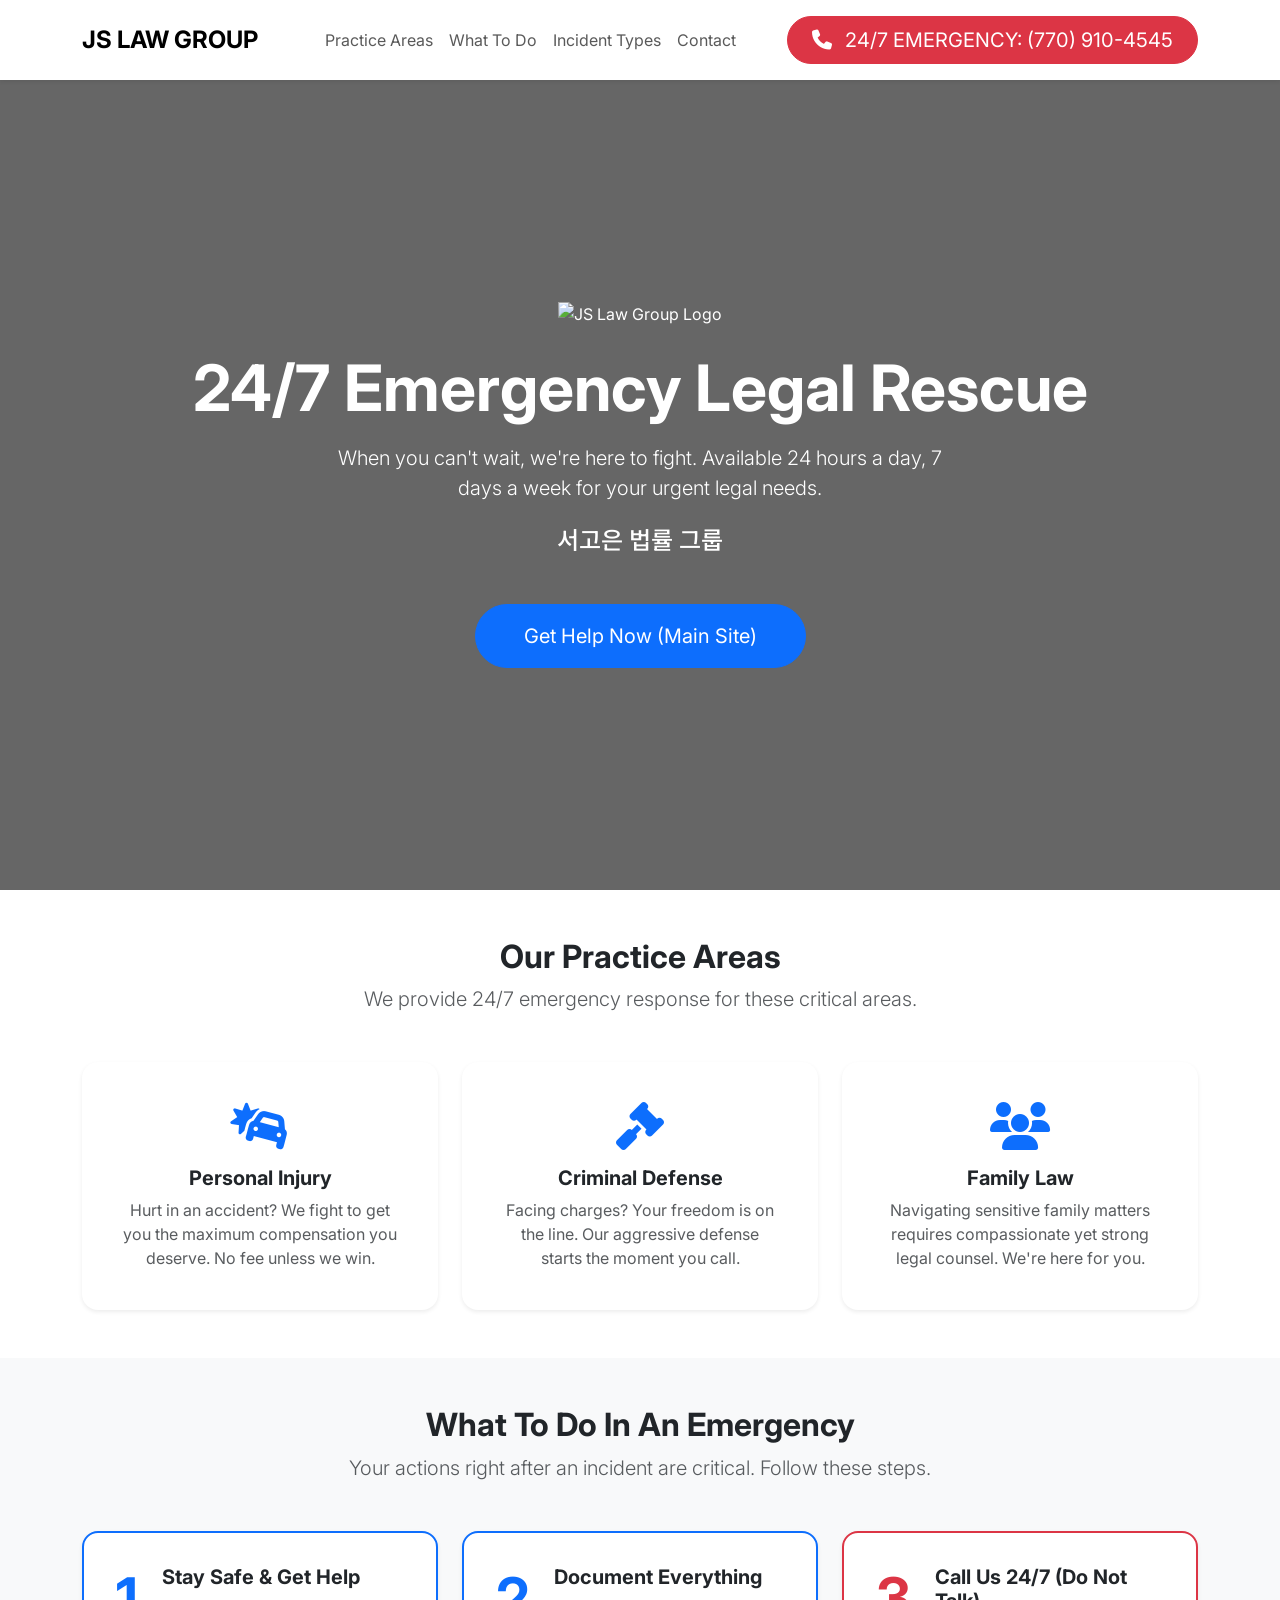
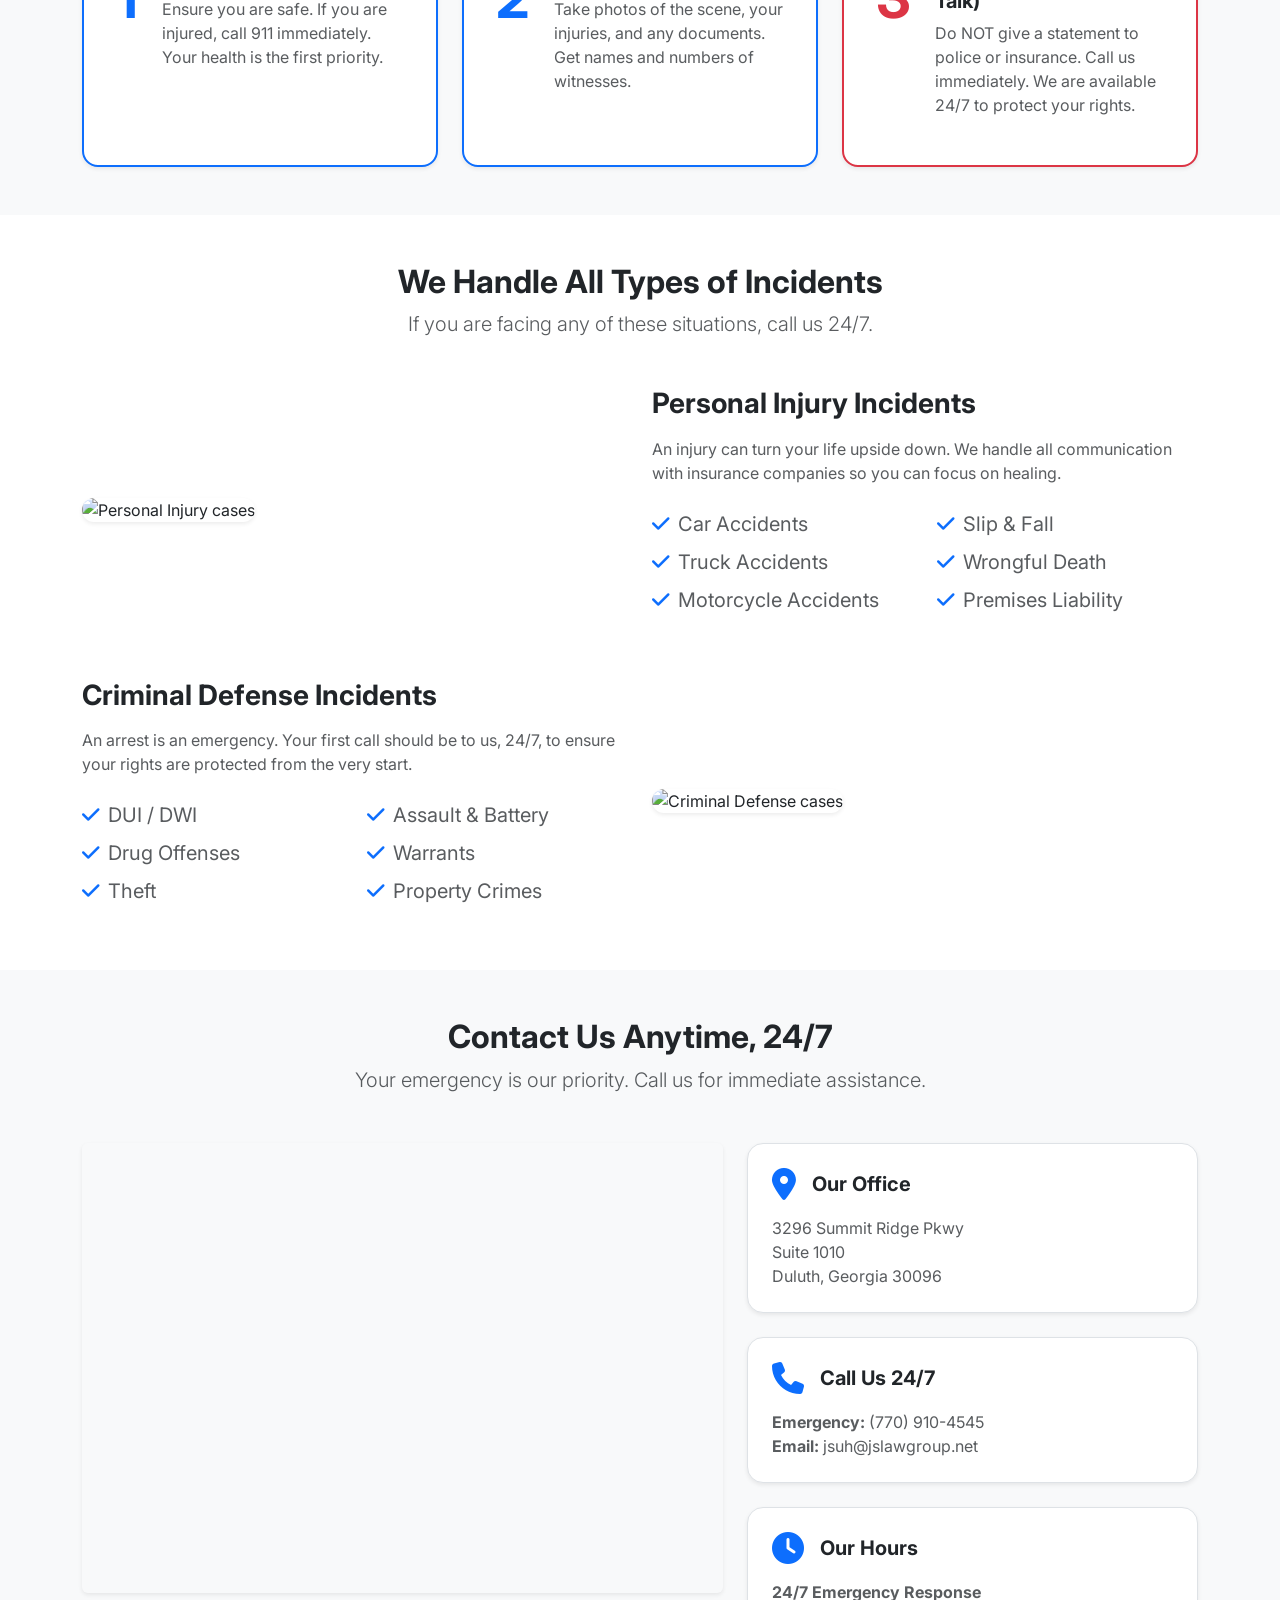
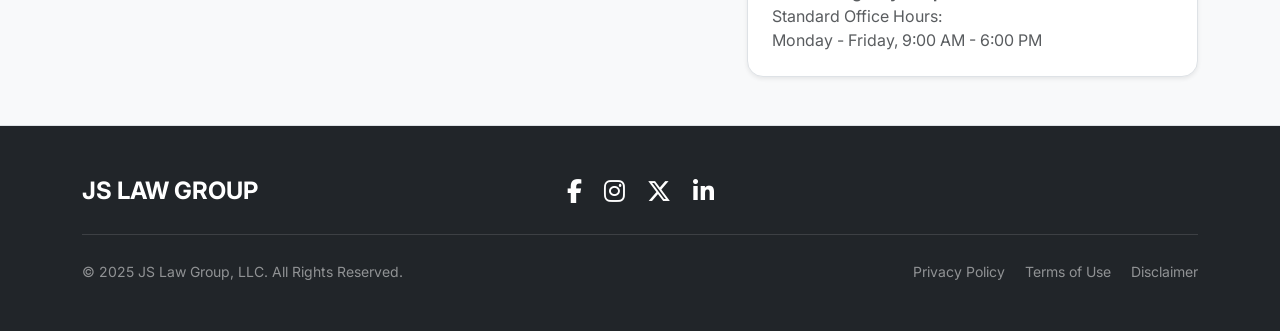
==== docs/sample_24_7/index.html @ 1608e9c8 "Normal Execution commit: 2025-11-12_10-49-21 updated by Jaehoon" ====
<!DOCTYPE html>
<html lang="en">
<head>
  <meta charset="UTF-8">
  <meta name="viewport" content="width=device-width, initial-scale=1.0">
  <title>JS Law Group - 24/7 Emergency Legal Help (서조은 법률 그룹)</title>

  <!-- Bootstrap 5 CSS -->
  <link href="https://cdn.jsdelivr.net/npm/bootstrap@5.3.3/dist/css/bootstrap.min.css" rel="stylesheet" xintegrity="sha384-QWTKZyjpPEjISv5WaRU9OFeRpok6YctnYmDr5pNlyT2bRjXh0JMhjY6hW+ALEwIH" crossorigin="anonymous">
  
  <!-- Font Awesome 6 CSS -->
  <link rel="stylesheet" href="https://cdnjs.cloudflare.com/ajax/libs/font-awesome/6.5.2/css/all.min.css" xintegrity="sha512-SnH5WK+bZxgPHs44uWIX+LLJAJ9/2PkPKZ5QiAj6Ta86w+fsb2TkcmfRyVX3pBnMFcV7oQPJkl9QevSCWr3W6A==" crossorigin="anonymous" referrerpolicy="no-referrer" />

  <!-- Google Fonts -->
  <link rel="preconnect" href="https://fonts.googleapis.com">
  <link rel="preconnect" href="https://fonts.gstatic.com" crossorigin>
  <link href="https://fonts.googleapis.com/css2?family=Inter:wght@400;500;700&display=swap" rel="stylesheet">
  <link href="https://fonts.googleapis.com/css2?family=Noto+Sans+KR:wght@400;500;700&display=swap" rel="stylesheet">

  <!-- Internal Stylesheet -->
  <style>
    /* Global Styles */
    body {
      font-family: 'Inter', 'Noto Sans KR', sans-serif;
      /* Smooth scrolling for anchor links */
      scroll-behavior: smooth;
      /* Add padding-top to body to offset the fixed navbar */
      padding-top: 80px; 
    }

    /* Hero Section Styles */
    .hero-section {
      position: relative;
      height: 90vh;
      min-height: 700px;
      overflow: hidden;
      display: flex;
      align-items: center;
      justify-content: center;
      text-align: center;
      color: #fff;
    }

    .hero-video-background {
      position: absolute;
      top: 50%;
      left: 50%;
      min-width: 100%;
      min-height: 100%;
      width: auto;
      height: auto;
      transform: translateX(-50%) translateY(-50%);
      z-index: 0;
      object-fit: cover;
    }

    .hero-overlay {
      position: absolute;
      top: 0;
      left: 0;
      width: 100%;
      height: 100%;
      /* Dark overlay for text readability */
      background-color: rgba(0, 0, 0, 0.6);
      z-index: 1;
    }

    .hero-content {
      position: relative;
      z-index: 2;
      padding: 2rem;
    }

    .hero-logo {
      width: 150px;
      height: auto;
      margin-bottom: 1.5rem;
    }

    /* Feature Icon Style */
    .feature-icon {
      font-size: 3rem;
      color: var(--bs-primary);
    }
  </style>
</head>
<body>

  <!-- 1. Navigation Bar -->
  <nav class="navbar navbar-expand-lg navbar-light bg-white shadow-sm fixed-top" style="height: 80px;">
    <div class="container">
      <a class="navbar-brand fw-bold" href="#">
        <h4 class="mb-0 text-uppercase fw-bold">JS LAW GROUP</h4>
      </a>
      <button class="navbar-toggler" type="button" data-bs-toggle="collapse" data-bs-target="#mainNavbar" aria-controls="mainNavbar" aria-expanded="false" aria-label="Toggle navigation">
        <span class="navbar-toggler-icon"></span>
      </button>
      <div class="collapse navbar-collapse" id="mainNavbar">
        <ul class="navbar-nav mx-auto mb-2 mb-lg-0">
          <li class="nav-item"><a class="nav-link" href="#services">Practice Areas</a></li>
          <li class="nav-item"><a class="nav-link" href="#what-to-do">What To Do</a></li>
          <li class="nav-item"><a class="nav-link" href="#incident-types">Incident Types</a></li>
          <li class="nav-item"><a class="nav-link" href="#contact">Contact</a></li>
        </ul>
        <a href="tel:7709104545" class="btn btn-danger btn-lg rounded-pill px-4 d-none d-lg-block">
          <i class="fa-solid fa-phone me-2"></i>
          24/7 EMERGENCY: (770) 910-4545
        </a>
      </div>
    </div>
  </nav>

  <!-- 2. Hero Section -->
  <header class="hero-section">
    <!-- Placeholder video. Replace src with your .mp4 file -->
    <video autoplay muted loop class="hero-video-background">
      <source src="https://placehold.co/v/1920x1080/333333/333333.mp4?text=Background+Video" type="video/mp4">
      Your browser does not support the video tag.
    </video>
    <div class="hero-overlay"></div>
    <div class="hero-content text-white">
      <!-- Placeholder logo. Replace src with your logo -->
      <img src="https://placehold.co/150x150/ffffff/ffffff?text=LOGO" alt="JS Law Group Logo" class="hero-logo img-fluid mb-4">
      <h1 class="display-3 fw-bold mb-3">24/7 Emergency Legal Rescue</h1>
      <p class="lead mb-4 col-lg-8 mx-auto">When you can't wait, we're here to fight. Available 24 hours a day, 7 days a week for your urgent legal needs.</p>
      <p class="h4 mb-5">서고은 법률 그룹</p>
      <!-- UPDATED BUTTON: Links to main website -->
      <a class="btn btn-primary btn-lg rounded-pill px-5 py-3" 
         href="https://www.jslawgroup.net"
         target="_blank" 
         rel="noopener noreferrer">
         Get Help Now (Main Site)
      </a>
    </div>
  </header>

  <!-- 3. Services Section -->
  <section id="services" class="py-5">
    <div class="container">
      <div class="text-center mb-5">
        <h2 class="fw-bold">Our Practice Areas</h2>
        <p class="lead text-muted">We provide 24/7 emergency response for these critical areas.</p>
      </div>
      <div class="row g-4">
        <!-- Service 1: Personal Injury -->
        <div class="col-lg-4 col-md-6">
          <div class="card h-100 border-0 shadow-sm rounded-4 text-center p-4">
            <div class="card-body">
              <i class="fa-solid fa-car-burst feature-icon mb-3"></i>
              <h5 class="card-title fw-bold">Personal Injury</h5>
              <p class="card-text text-muted">Hurt in an accident? We fight to get you the maximum compensation you deserve. No fee unless we win.</p>
            </div>
          </div>
        </div>
        <!-- Service 2: Criminal Defense -->
        <div class="col-lg-4 col-md-6">
          <div class="card h-100 border-0 shadow-sm rounded-4 text-center p-4">
            <div class="card-body">
              <i class="fa-solid fa-gavel feature-icon mb-3"></i>
              <h5 class="card-title fw-bold">Criminal Defense</h5>
              <p class="card-text text-muted">Facing charges? Your freedom is on the line. Our aggressive defense starts the moment you call.</p>
            </div>
          </div>
        </div>
        <!-- Service 3: Family Law -->
        <div class="col-lg-4 col-md-6">
          <div class="card h-100 border-0 shadow-sm rounded-4 text-center p-4">
            <div class="card-body">
              <i class="fa-solid fa-users feature-icon mb-3"></i>
              <h5 class="card-title fw-bold">Family Law</h5>
              <p class="card-text text-muted">Navigating sensitive family matters requires compassionate yet strong legal counsel. We're here for you.</p>
            </div>
          </div>
        </div>
      </div>
    </div>
  </section>

  <!-- 4. What To Do In An Emergency (NEW) -->
  <section id="what-to-do" class="py-5 bg-light">
    <div class="container">
      <div class="text-center mb-5">
        <h2 class="fw-bold">What To Do In An Emergency</h2>
        <p class="lead text-muted">Your actions right after an incident are critical. Follow these steps.</p>
      </div>
      <div class="row g-4">
        <!-- Step 1: Safety -->
        <div class="col-md-4">
          <div class="card h-100 border-primary border-2 shadow-sm rounded-4 p-3">
            <div class="card-body d-flex">
              <div class="display-4 fw-bold text-primary me-4">1</div>
              <div>
                <h5 class="fw-bold">Stay Safe & Get Help</h5>
                <p class="text-muted">Ensure you are safe. If you are injured, call 911 immediately. Your health is the first priority.</p>
              </div>
            </div>
          </div>
        </div>
        <!-- Step 2: Document -->
        <div class="col-md-4">
          <div class="card h-100 border-primary border-2 shadow-sm rounded-4 p-3">
            <div class="card-body d-flex">
              <div class="display-4 fw-bold text-primary me-4">2</div>
              <div>
                <h5 class="fw-bold">Document Everything</h5>
                <p class="text-muted">Take photos of the scene, your injuries, and any documents. Get names and numbers of witnesses.</p>
              </div>
            </div>
          </div>
        </div>
        <!-- Step 3: Call Us -->
        <div class="col-md-4">
          <div class="card h-100 border-danger border-2 shadow-sm rounded-4 p-3">
            <div class="card-body d-flex">
              <div class="display-4 fw-bold text-danger me-4">3</div>
              <div>
                <h5 class="fw-bold">Call Us 24/7 (Do Not Talk)</h5>
                <p class="text-muted">Do NOT give a statement to police or insurance. Call us immediately. We are available 24/7 to protect your rights.</p>
              </div>
            </div>
          </div>
        </div>
      </div>
    </div>
  </section>

  <!-- 5. Types of Incidents We Handle (NEW) -->
  <section id="incident-types" class="py-5">
    <div class="container">
      <div class="text-center mb-5">
        <h2 class="fw-bold">We Handle All Types of Incidents</h2>
        <p class="lead text-muted">If you are facing any of these situations, call us 24/7.</p>
      </div>
      
      <!-- Incident Row 1: Personal Injury -->
      <div class="row g-4 align-items-center mb-5">
        <div class="col-lg-6">
          <img src="https://placehold.co/600x400/555/fff?text=Personal+Injury+Incidents" 
               class="img-fluid rounded-4 shadow-sm" 
               alt="Personal Injury cases">
        </div>
        <div class="col-lg-6">
          <h3 class="fw-bold mb-3">Personal Injury Incidents</h3>
          <p class="text-muted mb-4">
            An injury can turn your life upside down. We handle all communication with insurance companies so you can focus on healing.
          </p>
          <div class="row">
            <div class="col-md-6">
              <ul class="list-unstyled text-muted fs-5">
                <li class="mb-2"><i class="fa-solid fa-check text-primary me-2"></i>Car Accidents</li>
                <li class="mb-2"><i class="fa-solid fa-check text-primary me-2"></i>Truck Accidents</li>
                <li class="mb-2"><i class="fa-solid fa-check text-primary me-2"></i>Motorcycle Accidents</li>
              </ul>
            </div>
            <div class="col-md-6">
              <ul class="list-unstyled text-muted fs-5">
                <li class="mb-2"><i class="fa-solid fa-check text-primary me-2"></i>Slip & Fall</li>
                <li class="mb-2"><i class="fa-solid fa-check text-primary me-2"></i>Wrongful Death</li>
                <li class="mb-2"><i class="fa-solid fa-check text-primary me-2"></i>Premises Liability</li>
              </ul>
            </div>
          </div>
        </div>
      </div>

      <!-- Incident Row 2: Criminal Defense -->
      <div class="row g-4 align-items-center">
        <div class="col-lg-6 order-lg-2">
          <img src="https://placehold.co/600x400/343a40/ffffff?text=Criminal+Defense+Incidents" 
               class="img-fluid rounded-4 shadow-sm" 
               alt="Criminal Defense cases">
        </div>
        <div class="col-lg-6 order-lg-1">
          <h3 class="fw-bold mb-3">Criminal Defense Incidents</h3>
          <p class="text-muted mb-4">
            An arrest is an emergency. Your first call should be to us, 24/7, to ensure your rights are protected from the very start.
          </p>
          <div class="row">
            <div class="col-md-6">
              <ul class="list-unstyled text-muted fs-5">
                <li class="mb-2"><i class="fa-solid fa-check text-primary me-2"></i>DUI / DWI</li>
                <li class="mb-2"><i class="fa-solid fa-check text-primary me-2"></i>Drug Offenses</li>
                <li class="mb-2"><i class="fa-solid fa-check text-primary me-2"></i>Theft</li>
              </ul>
            </div>
            <div class="col-md-6">
              <ul class="list-unstyled text-muted fs-5">
                <li class="mb-2"><i class="fa-solid fa-check text-primary me-2"></i>Assault & Battery</li>
                <li class="mb-2"><i class="fa-solid fa-check text-primary me-2"></i>Warrants</li>
                <li class="mb-2"><i class="fa-solid fa-check text-primary me-2"></i>Property Crimes</li>
              </ul>
            </div>
          </div>
        </div>
      </div>

    </div>
  </section>


  <!-- 6. Contact Info Section -->
  <section id="contact" class="py-5 bg-light">
    <div class="container">
      <div class="text-center mb-5">
        <h2 class="fw-bold">Contact Us Anytime, 24/7</h2>
        <p class="lead text-muted">Your emergency is our priority. Call us for immediate assistance.</p>
      </div>
      <div class="row g-4 align-items-start">
        <!-- Left Column: Google Maps -->
        <div class="col-lg-7 col-md-12">
          <div class="ratio ratio-16x9 rounded shadow-sm" style="min-height: 450px;">
            <iframe 
              src="https://www.google.com/maps/embed?pb=!1m18!1m12!1m3!1d3308.295841048027!2d-84.16645362403345!3d33.98493412128111!2m3!1f0!2f0!3f0!3m2!1i1024!2i768!4f13.1!3m3!1m2!1s0x88f5a2477092bceb%3A0x2ab38eaef841b6f2!2s3296%20Summit%20Ridge%20Pkwy%20Suite%201010%2C%20Duluth%2C%20GA%2030096!5e0!3m2!1sen!2sus!4v1762896374211!5m2!1sen!2sus" 
              style="border:0;" 
              allowfullscreen="" 
              loading="lazy" 
              referrerpolicy="no-referrer-when-downgrade">
            </iframe>
          </div>
        </div>
        <!-- Right Column: Contact Info -->
        <div class="col-lg-5 col-md-12">
          <div class="d-flex flex-column gap-4">
            <!-- Address -->
            <div class="border rounded-4 p-4 shadow-sm bg-white">
              <div class="d-flex align-items-center gap-3 mb-3">
                <i class="fa-solid fa-map-marker-alt fa-2x text-primary"></i>
                <h5 class="fw-bold mb-0">Our Office</h5>
              </div>
              <div class="text-muted">
                3296 Summit Ridge Pkwy<br>
                Suite 1010<br>
                Duluth, Georgia 30096
              </div>
            </div>
            <!-- Contact -->
            <div class="border rounded-4 p-4 shadow-sm bg-white">
              <div class="d-flex align-items-center gap-3 mb-3">
                <i class="fa-solid fa-phone fa-2x text-primary"></i>
                <h5 class="fw-bold mb-0">Call Us 24/7</h5>
              </div>
              <div class="text-muted">
                <strong>Emergency:</strong> (770) 910-4545<br>
                <strong>Email:</strong> jsuh@jslawgroup.net
              </div>
            </div>
            <!-- Opening Hours -->
            <div class="border rounded-4 p-4 shadow-sm bg-white">
              <div class="d-flex align-items-center gap-3 mb-3">
                <i class="fa-solid fa-clock fa-2x text-primary"></i>
                <h5 class="fw-bold mb-0">Our Hours</h5>
              </div>
              <p class="text-muted mb-0">
                <strong>24/7 Emergency Response</strong><br>
                Standard Office Hours:<br>
                Monday - Friday, 9:00 AM - 6:00 PM
              </p>
            </div>
          </div>
        </div>
      </div>
    </div>
  </section>

  <!-- 7. Footer -->
  <footer class="border-top bg-dark text-white">
    <div class="py-5 container">
      <div class="row mb-4 align-items-center">
        <!-- Column 1: Logo -->
        <div class="col-lg-3 col-md-12 text-center text-lg-start mb-3 mb-lg-0">
          <h4 class="mb-0 text-uppercase fw-bold">JS LAW GROUP</h4>
        </div>
        <!-- Column 2: Social Media Icons -->
        <div class="col-lg-6 col-md-12 text-center mb-3 mb-lg-0">
          <a id="sns121" href="https://www.facebook.com/share/1G9ZVXTRKj/" class="fs-4 me-3 text-decoration-none text-white" target="_blank" rel="noopener noreferrer">
            <i class="fa-brands fa-facebook-f"></i>
          </a>
          <a id="sns123" href="https://www.instagram.com/jslawgroupllc?igsh=ZTcyb2g5bjAxNWkx" class="fs-4 me-3 text-decoration-none text-white" target="_blank" rel="noopener noreferrer">
            <i class="fa-brands fa-instagram"></i>
          </a>
          <a href="#" class="fs-4 me-3 text-decoration-none text-white" target="_blank" rel="noopener noreferrer">
            <i class="fa-brands fa-x-twitter"></i>
          </a>
          <a href="#" class="fs-4 text-decoration-none text-white" target="_blank" rel="noopener noreferrer">
            <i class="fa-brands fa-linkedin-in"></i>
          </a>
        </div>
      </div>
      <hr class="text-white-50">
      <!-- Column 3: Copyright and Links -->
      <div class="row mt-4 align-items-center">
        <div class="col-md-6 text-center text-md-start mb-2 mb-md-0">
          <small class="text-white-50">&copy; 2025 JS Law Group, LLC. All Rights Reserved.</small>
        </div>
        <div class="col-md-6 text-center text-md-end">
          <ul class="list-inline mb-0">
            <li class="list-inline-item"><a href="#" class="text-decoration-none text-white-50"><small>Privacy Policy</small></a></li>
            <li class="list-inline-item ms-lg-2"><a href="#" class="text-decoration-none text-white-50"><small>Terms of Use</small></a></li>
            <li class="list-inline-item ms-lg-2"><a href="#" class="text-decoration-none text-white-50"><small>Disclaimer</small></a></li>
          </ul>
        </div>
      </div>
    </div>
  </footer>

  <!-- Bootstrap 5 JS Bundle (includes Popper.js) -->
  <script src="https://cdn.jsdelivr.net/npm/bootstrap@5.3.3/dist/js/bootstrap.bundle.min.js" xintegrity="sha384-YvpcrYf0tY3lHB60NNkmXc5s9fDVZLESaAA55NDzOxhy9GkcIdslK1eN7N6jIeHz" crossorigin="anonymous"></script>

</body>
</html>
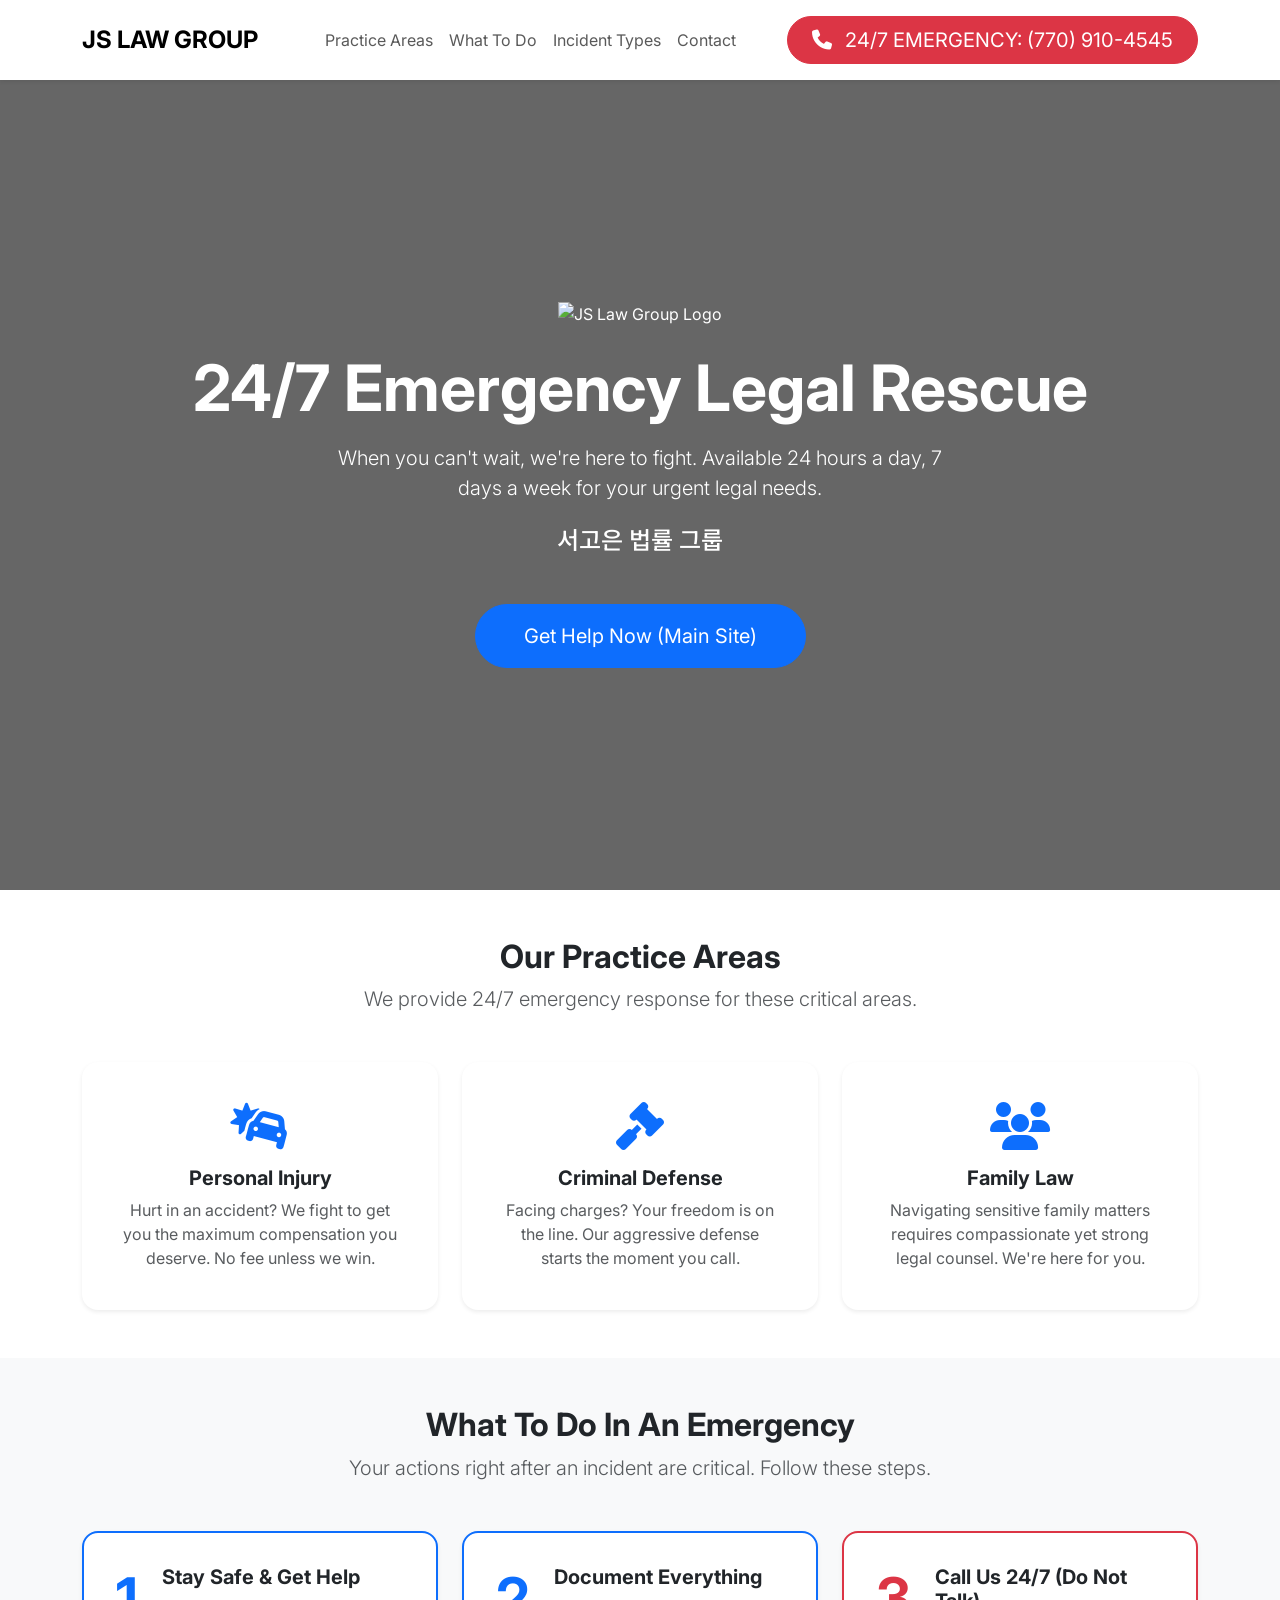
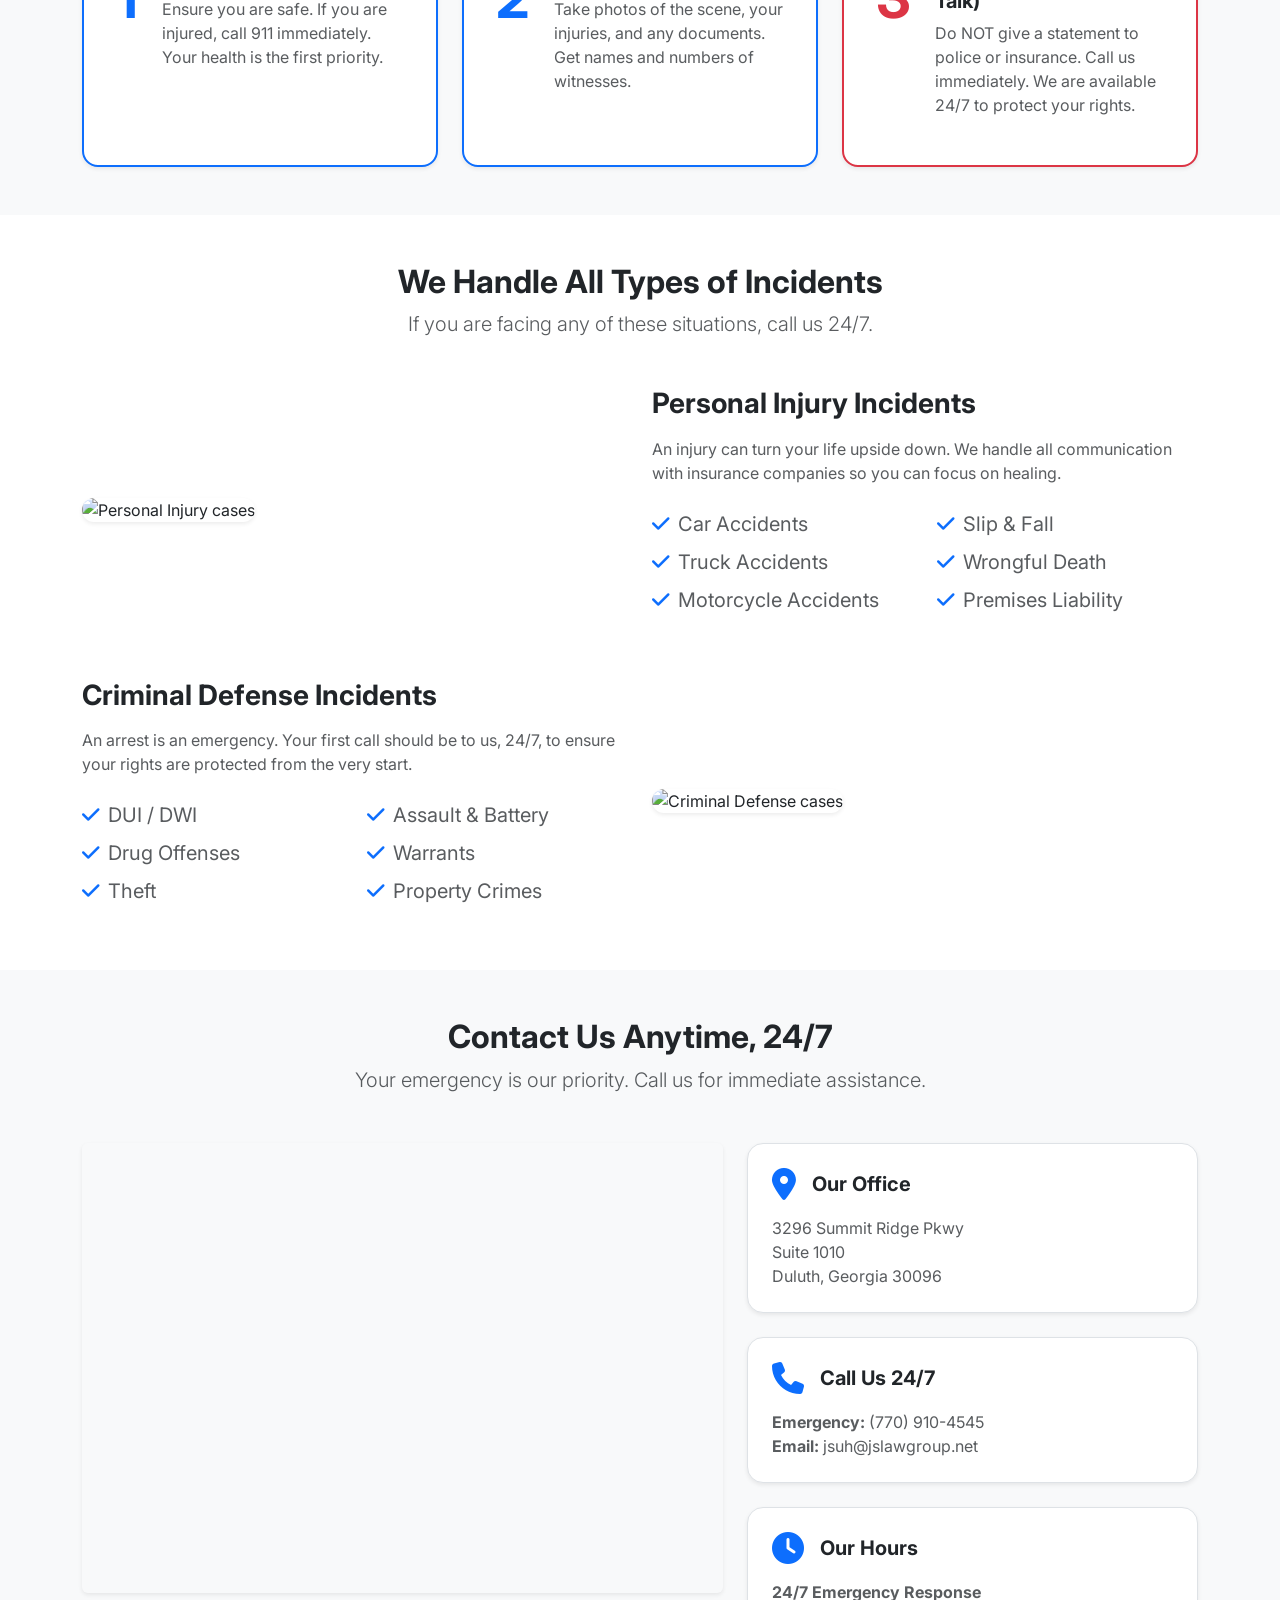
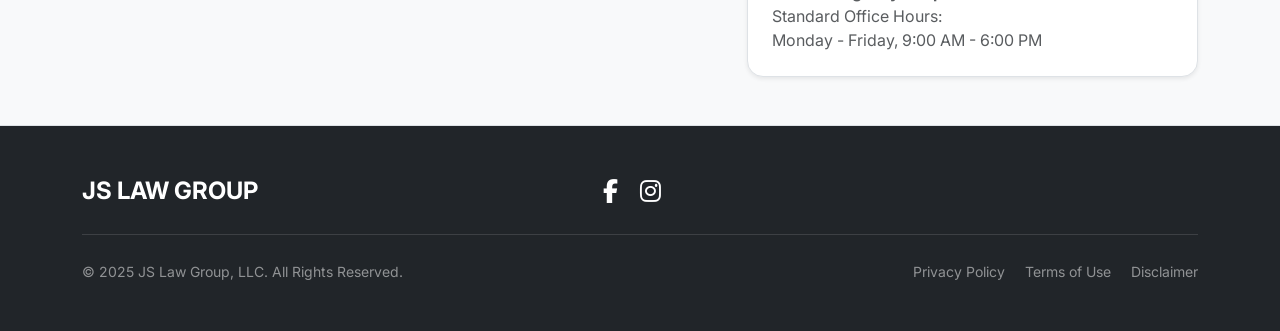
==== commit f5b07255: "Normal Execution commit: 2025-11-12_10-54-23 updated by Jaehoon" ====
--- a/docs/sample_24_7/index.html
+++ b/docs/sample_24_7/index.html
@@ -378,12 +378,12 @@
           <a id="sns123" href="https://www.instagram.com/jslawgroupllc?igsh=ZTcyb2g5bjAxNWkx" class="fs-4 me-3 text-decoration-none text-white" target="_blank" rel="noopener noreferrer">
             <i class="fa-brands fa-instagram"></i>
           </a>
-          <a href="#" class="fs-4 me-3 text-decoration-none text-white" target="_blank" rel="noopener noreferrer">
+          <!-- <a href="#" class="fs-4 me-3 text-decoration-none text-white" target="_blank" rel="noopener noreferrer">
             <i class="fa-brands fa-x-twitter"></i>
           </a>
           <a href="#" class="fs-4 text-decoration-none text-white" target="_blank" rel="noopener noreferrer">
             <i class="fa-brands fa-linkedin-in"></i>
-          </a>
+          </a> -->
         </div>
       </div>
       <hr class="text-white-50">
